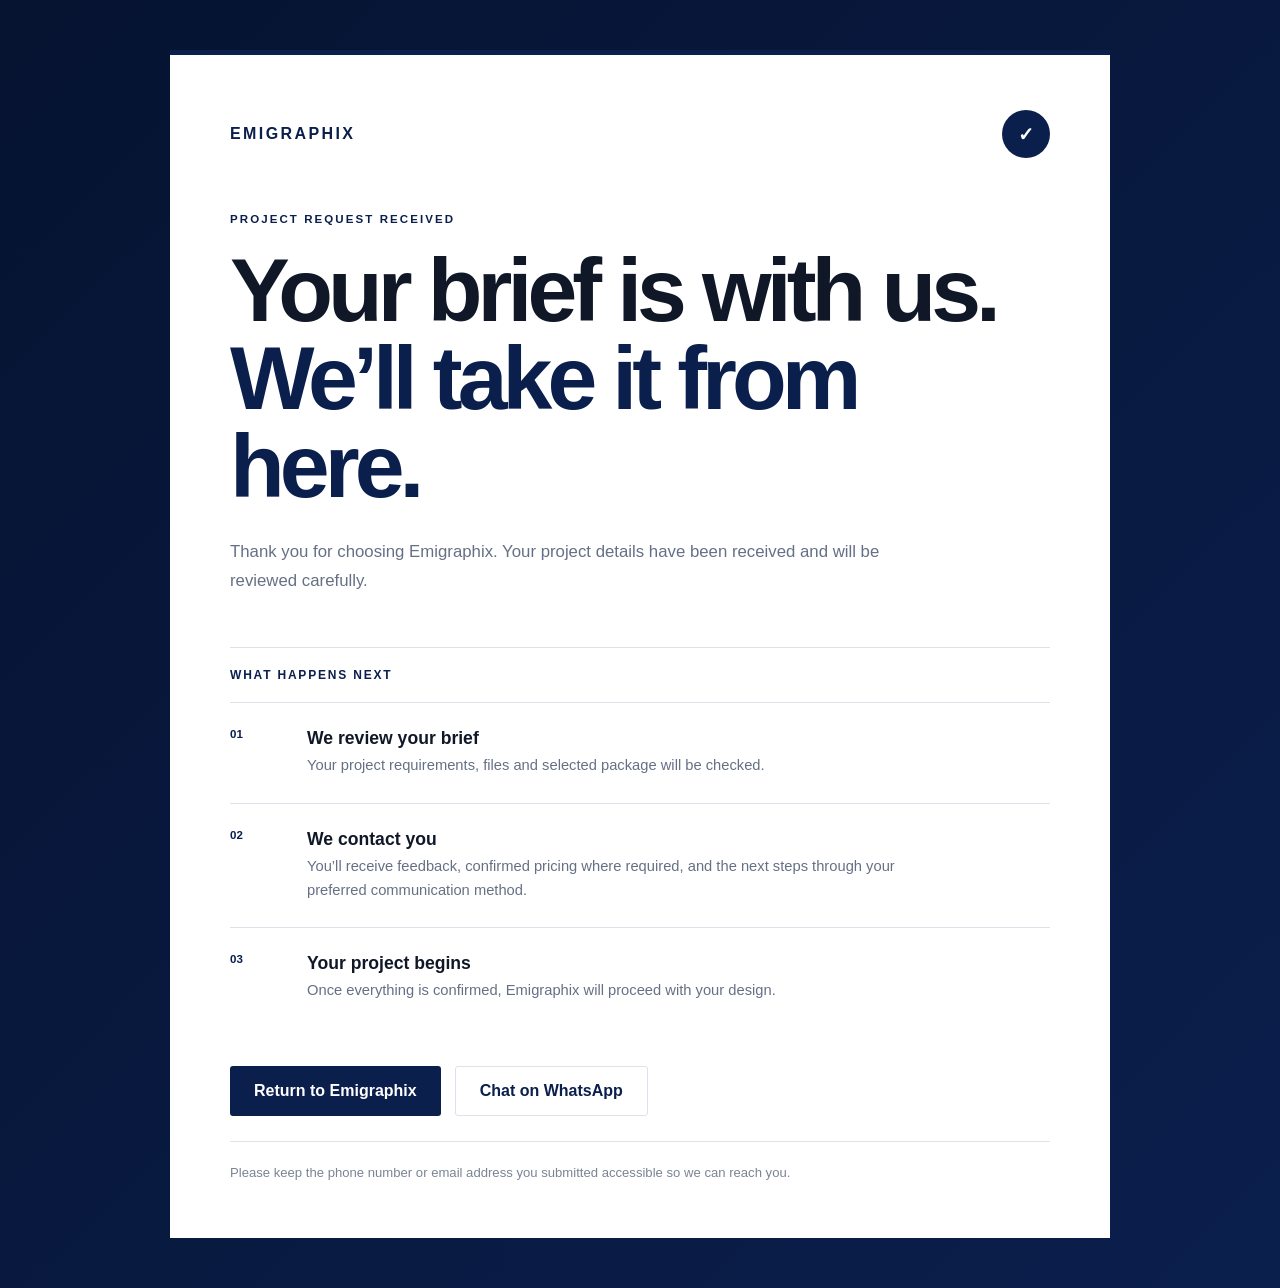
==== review.html @ 76fdce93 "Initial Emigraphix website" ====
<!DOCTYPE html>
<html lang="en">
<head>
    <meta charset="UTF-8">
    <meta name="viewport" content="width=device-width, initial-scale=1.0">

    <title>Request Received | Emigraphix</title>

    <style>
        * {
            margin: 0;
            padding: 0;
            box-sizing: border-box;
        }

        body {
            font-family: Arial, Helvetica, sans-serif;
            background: #061331;
            color: #101828;
        }

        a {
            text-decoration: none;
        }

        .confirmation-page {
            min-height: 100vh;
            display: flex;
            align-items: center;
            justify-content: center;
            padding: 50px 20px;
            background: linear-gradient(
                135deg,
                #061331 0%,
                #0b1f4d 100%
            );
        }

        .confirmation-card {
            width: min(940px, 100%);
            background: #ffffff;
            padding: 55px 60px;
            border-top: 5px solid #0b1f4d;
        }

        .confirmation-top {
            display: flex;
            justify-content: space-between;
            align-items: center;
            margin-bottom: 55px;
        }

        .confirmation-brand {
            font-size: 1rem;
            font-weight: 900;
            letter-spacing: 0.15em;
            color: #0b1f4d;
        }

        .success-mark {
            width: 48px;
            height: 48px;
            border-radius: 50%;
            background: #0b1f4d;
            color: white;
            display: flex;
            align-items: center;
            justify-content: center;
            font-size: 1.2rem;
            font-weight: bold;
        }

        .eyebrow {
            font-size: 0.72rem;
            font-weight: 800;
            letter-spacing: 0.18em;
            color: #0b1f4d;
            margin-bottom: 22px;
        }

        h1 {
            max-width: 780px;
            font-size: clamp(3rem, 7vw, 5.8rem);
            line-height: 0.98;
            letter-spacing: -0.055em;
        }

        h1 span {
            display: block;
            color: #0b1f4d;
        }

        .intro {
            max-width: 650px;
            margin-top: 28px;
            color: #667085;
            font-size: 1.05rem;
            line-height: 1.7;
        }

        .next-steps {
            margin-top: 52px;
            border-top: 1px solid #dde2ea;
        }

        .next-title {
            padding: 20px 0;
            font-size: 0.75rem;
            font-weight: 800;
            letter-spacing: 0.15em;
            color: #0b1f4d;
        }

        .next-step {
            display: grid;
            grid-template-columns: 55px 1fr;
            gap: 22px;
            padding: 25px 0;
            border-top: 1px solid #dde2ea;
        }

        .next-step > span {
            color: #0b1f4d;
            font-size: 0.72rem;
            font-weight: 800;
        }

        .next-step h3 {
            margin-bottom: 5px;
            font-size: 1.1rem;
        }

        .next-step p {
            max-width: 600px;
            color: #667085;
            font-size: 0.92rem;
            line-height: 1.6;
        }

        .actions {
            display: flex;
            flex-wrap: wrap;
            gap: 14px;
            margin-top: 38px;
        }

        .button {
            min-height: 50px;
            padding: 0 24px;
            display: inline-flex;
            align-items: center;
            justify-content: center;
            font-weight: 700;
            border-radius: 3px;
        }

        .primary {
            background: #0b1f4d;
            color: white;
        }

        .secondary {
            border: 1px solid #dde2ea;
            color: #0b1f4d;
            background: white;
        }

        .note {
            margin-top: 25px;
            padding-top: 20px;
            border-top: 1px solid #dde2ea;
            color: #7a8494;
            font-size: 0.82rem;
            line-height: 1.6;
        }

        @media (max-width: 650px) {
            .confirmation-page {
                padding: 20px 14px;
            }

            .confirmation-card {
                padding: 32px 23px;
            }

            .confirmation-top {
                margin-bottom: 40px;
            }

            h1 {
                font-size: 3.1rem;
            }

            .next-step {
                grid-template-columns: 38px 1fr;
            }

            .actions {
                flex-direction: column;
            }

            .button {
                width: 100%;
            }
        }
    </style>
</head>

<body>

    <main class="confirmation-page">

        <section class="confirmation-card">

            <div class="confirmation-top">

                <a href="index.html" class="confirmation-brand">
                    EMIGRAPHIX
                </a>

                <div class="success-mark">
                    ✓
                </div>

            </div>


            <p class="eyebrow">
                PROJECT REQUEST RECEIVED
            </p>


            <h1>
                Your brief is with us.
                <span>We’ll take it from here.</span>
            </h1>


            <p class="intro">
                Thank you for choosing Emigraphix. Your project details
                have been received and will be reviewed carefully.
            </p>


            <div class="next-steps">

                <p class="next-title">
                    WHAT HAPPENS NEXT
                </p>


                <div class="next-step">

                    <span>01</span>

                    <div>
                        <h3>We review your brief</h3>

                        <p>
                            Your project requirements, files and selected
                            package will be checked.
                        </p>
                    </div>

                </div>


                <div class="next-step">

                    <span>02</span>

                    <div>
                        <h3>We contact you</h3>

                        <p>
                            You’ll receive feedback, confirmed pricing where
                            required, and the next steps through your preferred
                            communication method.
                        </p>
                    </div>

                </div>


                <div class="next-step">

                    <span>03</span>

                    <div>
                        <h3>Your project begins</h3>

                        <p>
                            Once everything is confirmed, Emigraphix will
                            proceed with your design.
                        </p>
                    </div>

                </div>

            </div>


            <div class="actions">

                <a href="index.html" class="button primary">
                    Return to Emigraphix
                </a>

                <a
                    href="https://wa.me/233550585227"
                    target="_blank"
                    class="button secondary"
                >
                    Chat on WhatsApp
                </a>

            </div>


            <p class="note">
                Please keep the phone number or email address you submitted
                accessible so we can reach you.
            </p>

        </section>

    </main>

</body>
</html>
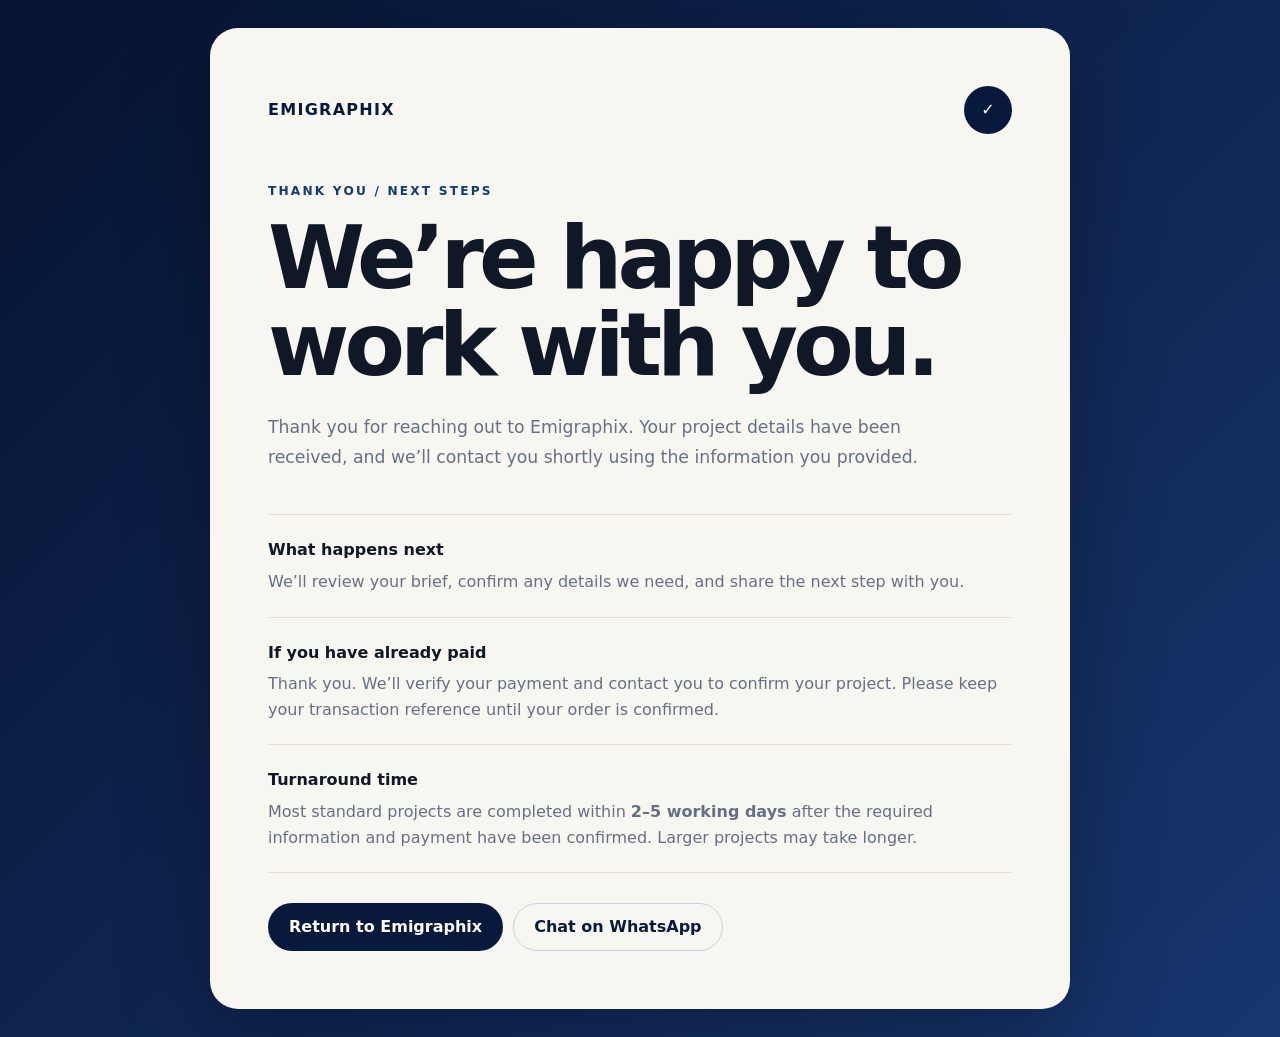
==== commit 1ceb39db: "Finalize Emigraphix launch site" ====
--- a/review.html
+++ b/review.html
@@ -1,330 +1 @@
-<!DOCTYPE html>
-<html lang="en">
-<head>
-    <meta charset="UTF-8">
-    <meta name="viewport" content="width=device-width, initial-scale=1.0">
-
-    <title>Request Received | Emigraphix</title>
-
-    <style>
-        * {
-            margin: 0;
-            padding: 0;
-            box-sizing: border-box;
-        }
-
-        body {
-            font-family: Arial, Helvetica, sans-serif;
-            background: #061331;
-            color: #101828;
-        }
-
-        a {
-            text-decoration: none;
-        }
-
-        .confirmation-page {
-            min-height: 100vh;
-            display: flex;
-            align-items: center;
-            justify-content: center;
-            padding: 50px 20px;
-            background: linear-gradient(
-                135deg,
-                #061331 0%,
-                #0b1f4d 100%
-            );
-        }
-
-        .confirmation-card {
-            width: min(940px, 100%);
-            background: #ffffff;
-            padding: 55px 60px;
-            border-top: 5px solid #0b1f4d;
-        }
-
-        .confirmation-top {
-            display: flex;
-            justify-content: space-between;
-            align-items: center;
-            margin-bottom: 55px;
-        }
-
-        .confirmation-brand {
-            font-size: 1rem;
-            font-weight: 900;
-            letter-spacing: 0.15em;
-            color: #0b1f4d;
-        }
-
-        .success-mark {
-            width: 48px;
-            height: 48px;
-            border-radius: 50%;
-            background: #0b1f4d;
-            color: white;
-            display: flex;
-            align-items: center;
-            justify-content: center;
-            font-size: 1.2rem;
-            font-weight: bold;
-        }
-
-        .eyebrow {
-            font-size: 0.72rem;
-            font-weight: 800;
-            letter-spacing: 0.18em;
-            color: #0b1f4d;
-            margin-bottom: 22px;
-        }
-
-        h1 {
-            max-width: 780px;
-            font-size: clamp(3rem, 7vw, 5.8rem);
-            line-height: 0.98;
-            letter-spacing: -0.055em;
-        }
-
-        h1 span {
-            display: block;
-            color: #0b1f4d;
-        }
-
-        .intro {
-            max-width: 650px;
-            margin-top: 28px;
-            color: #667085;
-            font-size: 1.05rem;
-            line-height: 1.7;
-        }
-
-        .next-steps {
-            margin-top: 52px;
-            border-top: 1px solid #dde2ea;
-        }
-
-        .next-title {
-            padding: 20px 0;
-            font-size: 0.75rem;
-            font-weight: 800;
-            letter-spacing: 0.15em;
-            color: #0b1f4d;
-        }
-
-        .next-step {
-            display: grid;
-            grid-template-columns: 55px 1fr;
-            gap: 22px;
-            padding: 25px 0;
-            border-top: 1px solid #dde2ea;
-        }
-
-        .next-step > span {
-            color: #0b1f4d;
-            font-size: 0.72rem;
-            font-weight: 800;
-        }
-
-        .next-step h3 {
-            margin-bottom: 5px;
-            font-size: 1.1rem;
-        }
-
-        .next-step p {
-            max-width: 600px;
-            color: #667085;
-            font-size: 0.92rem;
-            line-height: 1.6;
-        }
-
-        .actions {
-            display: flex;
-            flex-wrap: wrap;
-            gap: 14px;
-            margin-top: 38px;
-        }
-
-        .button {
-            min-height: 50px;
-            padding: 0 24px;
-            display: inline-flex;
-            align-items: center;
-            justify-content: center;
-            font-weight: 700;
-            border-radius: 3px;
-        }
-
-        .primary {
-            background: #0b1f4d;
-            color: white;
-        }
-
-        .secondary {
-            border: 1px solid #dde2ea;
-            color: #0b1f4d;
-            background: white;
-        }
-
-        .note {
-            margin-top: 25px;
-            padding-top: 20px;
-            border-top: 1px solid #dde2ea;
-            color: #7a8494;
-            font-size: 0.82rem;
-            line-height: 1.6;
-        }
-
-        @media (max-width: 650px) {
-            .confirmation-page {
-                padding: 20px 14px;
-            }
-
-            .confirmation-card {
-                padding: 32px 23px;
-            }
-
-            .confirmation-top {
-                margin-bottom: 40px;
-            }
-
-            h1 {
-                font-size: 3.1rem;
-            }
-
-            .next-step {
-                grid-template-columns: 38px 1fr;
-            }
-
-            .actions {
-                flex-direction: column;
-            }
-
-            .button {
-                width: 100%;
-            }
-        }
-    </style>
-</head>
-
-<body>
-
-    <main class="confirmation-page">
-
-        <section class="confirmation-card">
-
-            <div class="confirmation-top">
-
-                <a href="index.html" class="confirmation-brand">
-                    EMIGRAPHIX
-                </a>
-
-                <div class="success-mark">
-                    ✓
-                </div>
-
-            </div>
-
-
-            <p class="eyebrow">
-                PROJECT REQUEST RECEIVED
-            </p>
-
-
-            <h1>
-                Your brief is with us.
-                <span>We’ll take it from here.</span>
-            </h1>
-
-
-            <p class="intro">
-                Thank you for choosing Emigraphix. Your project details
-                have been received and will be reviewed carefully.
-            </p>
-
-
-            <div class="next-steps">
-
-                <p class="next-title">
-                    WHAT HAPPENS NEXT
-                </p>
-
-
-                <div class="next-step">
-
-                    <span>01</span>
-
-                    <div>
-                        <h3>We review your brief</h3>
-
-                        <p>
-                            Your project requirements, files and selected
-                            package will be checked.
-                        </p>
-                    </div>
-
-                </div>
-
-
-                <div class="next-step">
-
-                    <span>02</span>
-
-                    <div>
-                        <h3>We contact you</h3>
-
-                        <p>
-                            You’ll receive feedback, confirmed pricing where
-                            required, and the next steps through your preferred
-                            communication method.
-                        </p>
-                    </div>
-
-                </div>
-
-
-                <div class="next-step">
-
-                    <span>03</span>
-
-                    <div>
-                        <h3>Your project begins</h3>
-
-                        <p>
-                            Once everything is confirmed, Emigraphix will
-                            proceed with your design.
-                        </p>
-                    </div>
-
-                </div>
-
-            </div>
-
-
-            <div class="actions">
-
-                <a href="index.html" class="button primary">
-                    Return to Emigraphix
-                </a>
-
-                <a
-                    href="https://wa.me/233550585227"
-                    target="_blank"
-                    class="button secondary"
-                >
-                    Chat on WhatsApp
-                </a>
-
-            </div>
-
-
-            <p class="note">
-                Please keep the phone number or email address you submitted
-                accessible so we can reach you.
-            </p>
-
-        </section>
-
-    </main>
-
-</body>
-</html>+<!doctype html><html lang="en"><head><meta charset="utf-8"><meta name="viewport" content="width=device-width,initial-scale=1"><title>Thank You | Emigraphix</title><meta name="robots" content="noindex,follow"><link rel="stylesheet" href="style.css"></head><body><main class="confirmation-page" style="min-height:100vh;display:grid;place-items:center;padding:28px 14px;background:linear-gradient(135deg,#061331,#17366f)"><section style="width:min(860px,100%);background:var(--paper);padding:clamp(28px,6vw,58px);border-radius:28px;box-shadow:0 30px 90px rgba(0,0,0,.28)"><div style="display:flex;justify-content:space-between;align-items:center;gap:20px"><a class="brand" style="color:var(--navy)" href="index.html">EMIGRAPHIX</a><div style="width:48px;height:48px;border-radius:50%;display:grid;place-items:center;background:var(--navy);color:#fff;font-weight:900">✓</div></div><div class="eyebrow" style="margin-top:48px">THANK YOU / NEXT STEPS</div><h1 style="font-size:clamp(2.8rem,7vw,5.5rem);line-height:.98;letter-spacing:-.055em;margin:14px 0 24px">We’re happy to work with you.</h1><p style="font-size:1.08rem;line-height:1.75;color:var(--muted);max-width:680px">Thank you for reaching out to Emigraphix. Your project details have been received, and we’ll contact you shortly using the information you provided.</p><div style="display:grid;gap:0;margin-top:42px;border-top:1px solid var(--line)"><div style="padding:22px 0;border-bottom:1px solid var(--line)"><strong>What happens next</strong><p style="color:var(--muted);margin:6px 0 0">We’ll review your brief, confirm any details we need, and share the next step with you.</p></div><div style="padding:22px 0;border-bottom:1px solid var(--line)"><strong>If you have already paid</strong><p style="color:var(--muted);margin:6px 0 0">Thank you. We’ll verify your payment and contact you to confirm your project. Please keep your transaction reference until your order is confirmed.</p></div><div style="padding:22px 0;border-bottom:1px solid var(--line)"><strong>Turnaround time</strong><p style="color:var(--muted);margin:6px 0 0">Most standard projects are completed within <strong>2–5 working days</strong> after the required information and payment have been confirmed. Larger projects may take longer.</p></div></div><div style="display:flex;gap:10px;flex-wrap:wrap;margin-top:30px"><a class="btn btn-primary" href="index.html">Return to Emigraphix</a><a class="btn btn-outline" target="_blank" href="https://wa.me/233550585227?text=Hi%20Emigraphix%2C%20I%20have%20already%20submitted%20my%20project%20request%20and%20I%20have%20a%20question.">Chat on WhatsApp</a></div></section></main></body></html>
--- a/style.css
+++ b/style.css
@@ -0,0 +1,133 @@
+
+:root{
+  --navy:#071a3d;--blue:#123a73;--blue2:#315f9e;--ink:#101828;--muted:#667085;
+  --cream:#f3eee6;--paper:#f8f6f1;--white:#fff;--gold:#c9a66b;--line:#e3ddd3;
+  --radius:22px;--shadow:0 18px 60px rgba(7,26,61,.12);--max:1180px;
+}
+*{box-sizing:border-box} html{scroll-behavior:smooth} body{margin:0;font-family:Inter,ui-sans-serif,system-ui,-apple-system,BlinkMacSystemFont,"Segoe UI",sans-serif;color:var(--ink);background:var(--paper);line-height:1.6} a{text-decoration:none;color:inherit} img{display:block;max-width:100%} button,input,select,textarea{font:inherit}.container{width:min(var(--max),calc(100% - 36px));margin:auto}.section{padding:96px 0}.eyebrow{font-size:.76rem;letter-spacing:.18em;font-weight:800;text-transform:uppercase;color:var(--blue)}.eyebrow.light{color:#bfcbea}.section-head{display:flex;justify-content:space-between;gap:40px;align-items:end;margin-bottom:42px}.section-head h2{margin:.35rem 0 0;font-size:clamp(2rem,4vw,4rem);line-height:1.03;max-width:820px;letter-spacing:-.04em}.section-head p{max-width:500px;color:var(--muted);margin:0}.btn{min-height:48px;padding:0 20px;border-radius:999px;display:inline-flex;align-items:center;justify-content:center;gap:9px;border:1px solid transparent;font-weight:750;cursor:pointer;transition:.25s ease}.btn-primary{background:var(--navy);color:#fff}.btn-primary:hover{transform:translateY(-2px);box-shadow:0 10px 24px rgba(7,26,61,.18)}.btn-light{background:#fff;color:var(--navy)}.btn-outline{border-color:#c9d1de;background:transparent;color:var(--navy)}.btn-whatsapp{background:#183b2c;color:#fff}.site-header{position:sticky;top:0;z-index:50;background:rgba(7,26,61,.94);backdrop-filter:blur(18px);border-bottom:1px solid rgba(255,255,255,.08)}.nav-wrap{min-height:76px;display:flex;align-items:center;gap:24px}.brand{font-weight:900;letter-spacing:.08em;color:#fff}.desktop-nav{margin-left:auto;display:flex;gap:24px;color:#d7def0;font-size:.92rem}.desktop-nav a:hover{color:#fff}.nav-actions{display:flex;gap:9px}.nav-contact{display:inline-flex;align-items:center;min-height:42px;padding:0 16px;border-radius:999px;border:1px solid rgba(255,255,255,.28);color:#fff;font-weight:750;font-size:.9rem}.nav-start{display:inline-flex;align-items:center;min-height:42px;padding:0 16px;border-radius:999px;background:#fff;color:var(--navy);font-weight:800;font-size:.9rem}.mobile-top-contact{display:none;color:#fff;border:1px solid rgba(255,255,255,.30);border-radius:999px;min-height:38px;padding:0 12px;align-items:center;font-weight:800;font-size:.82rem}.menu-btn{display:none;background:none;border:0;color:#fff;font-size:1.3rem}.mobile-menu{display:none;background:var(--navy);border-top:1px solid rgba(255,255,255,.08)}.mobile-menu.open{display:block}.mobile-menu .container{padding:16px 0 24px;display:grid;gap:10px}.mobile-menu a{padding:12px 0;color:#fff}.mobile-contact-row{display:grid;grid-template-columns:1fr 1fr;gap:10px;margin-top:8px}.hero{background:radial-gradient(circle at 82% 18%,rgba(255,255,255,.14),transparent 27%),radial-gradient(circle at 18% 82%,rgba(201,166,107,.15),transparent 26%),linear-gradient(135deg,#061331 0%,#0b1f4d 42%,#17366f 72%,#315f9e 100%);color:#fff;padding:92px 0 84px}.hero-grid{display:grid;grid-template-columns:.9fr 1.1fr;align-items:center;gap:64px}.hero h1{font-size:clamp(3.1rem,7vw,6.8rem);line-height:.93;letter-spacing:-.06em;margin:16px 0 24px;max-width:780px}.hero h1 em{font-style:normal;color:#ead7ab}.hero p{color:#d8e0ef;max-width:660px;font-size:1.08rem}.hero-actions{display:flex;gap:12px;flex-wrap:wrap;margin-top:32px}.hero-proof{display:flex;gap:22px;flex-wrap:wrap;margin-top:32px;color:#bfc9dc;font-size:.9rem}.hero-visual{position:relative}.hero-visual img{width:100%;height:auto;min-height:0;max-height:none;object-fit:contain;border-radius:28px;box-shadow:0 28px 80px rgba(0,0,0,.32);background:#fff}.hero-badge{position:absolute;left:-22px;bottom:28px;background:rgba(255,255,255,.94);color:var(--navy);border-radius:18px;padding:14px 16px;box-shadow:var(--shadow);max-width:250px}.hero-badge strong{display:block}.choice-grid{display:grid;grid-template-columns:1fr 1fr;gap:22px}.choice-card{padding:32px;border:1px solid var(--line);border-radius:var(--radius);background:#fff;transition:.25s}.choice-card:hover{transform:translateY(-5px);box-shadow:var(--shadow);border-color:#c8d2e2}.choice-card h3{font-size:1.7rem;margin:10px 0}.choice-card p{color:var(--muted)}.choice-card .arrow{margin-top:22px;font-weight:800;color:var(--blue)}.portfolio-grid{display:grid;grid-template-columns:repeat(12,1fr);gap:20px}.project{grid-column:span 4;border-radius:22px;overflow:hidden;background:#fff;border:1px solid var(--line);transition:.25s}.project.large{grid-column:span 8}.project:hover{transform:translateY(-4px);box-shadow:var(--shadow)}.project img{width:100%;height:auto;aspect-ratio:auto;object-fit:contain;display:block;background:#fff}.project.large img{height:auto;aspect-ratio:auto;object-fit:contain}.project{align-self:start}.project-info{padding:18px}.project-info h3{margin:0 0 4px}.project-info p{margin:0;color:var(--muted);font-size:.9rem}.dark-section{background:linear-gradient(145deg,#0b1f4d,#061331);color:#fff}.dark-section .section-head p{color:#c2cadb}.service-grid{display:grid;grid-template-columns:repeat(3,1fr);gap:16px}.service-card{padding:28px;border-radius:20px;border:1px solid rgba(255,255,255,.14);background:rgba(255,255,255,.04);transition:.25s}.service-card:hover{background:rgba(255,255,255,.075);transform:translateY(-3px)}.service-card h3{margin:10px 0 8px}.service-card p{color:#c6cede;margin:0}.service-number{font-size:.78rem;color:#9fb0cf;font-weight:800}.health-feature{display:grid;grid-template-columns:1.1fr .9fr;gap:44px;align-items:center}.health-copy h2{font-size:clamp(2.4rem,5vw,5.2rem);line-height:.98;letter-spacing:-.05em;margin:14px 0 22px}.health-copy p{color:var(--muted);font-size:1.04rem}.health-panel{background:var(--cream);border-radius:28px;padding:32px;border:1px solid #e7dfd3}.health-panel .mini{padding:18px 0;border-bottom:1px solid #dfd5c7}.health-panel .mini:last-child{border:0}.health-panel strong{display:block;margin-bottom:4px}.pricing-grid{display:grid;grid-template-columns:repeat(3,1fr);gap:18px}.price-card{position:relative;min-height:520px;perspective:1200px}.price-inner{position:relative;width:100%;height:100%;min-height:520px;transition:transform .6s;transform-style:preserve-3d}.price-card.flipped .price-inner{transform:rotateY(180deg)}.price-face{position:absolute;inset:0;border:1px solid var(--line);border-radius:22px;padding:28px;background:#fff;backface-visibility:hidden;display:flex;flex-direction:column;box-shadow:0 10px 30px rgba(7,26,61,.05)}.price-back{transform:rotateY(180deg);background:var(--navy);color:#fff}.price-card.featured .price-front{border-color:#7d94b7;box-shadow:0 18px 42px rgba(7,26,61,.12)}.price-kicker{font-size:.74rem;text-transform:uppercase;letter-spacing:.14em;color:var(--blue);font-weight:850}.price-back .price-kicker{color:#b9c7dd}.price-face h3{font-size:1.45rem;margin:10px 0}.price{font-size:2rem;font-weight:900;letter-spacing:-.03em;margin:3px 0 12px}.price-face p{color:var(--muted)}.price-back p{color:#d4dceb}.price-face ul{padding-left:18px;margin:10px 0 18px}.price-face li{margin:7px 0} .price-actions{margin-top:auto;display:grid;grid-template-columns:1fr 1fr;gap:9px;align-items:stretch}
+.price-actions .btn,.price-actions .package-chat{width:100%;min-height:44px;justify-content:center;text-align:center;padding:0 12px;border-radius:999px}
+.price-actions .package-chat{border:1px solid rgba(255,255,255,.28);color:#fff}
+.price-actions .flip-btn{grid-column:1/-1;justify-self:start;margin-top:4px;padding:8px 2px;min-height:36px}.flip-btn{background:none;border:0;padding:0;color:var(--blue);font-weight:850;cursor:pointer;text-align:left}.price-back .flip-btn{color:#fff}.reviews{display:grid;grid-template-columns:repeat(3,1fr);gap:18px}.review{padding:28px;border-radius:20px;background:#fff;border:1px solid var(--line)}.review p{font-size:1.12rem}.review small{color:var(--muted)}.cta-band{background:var(--cream);border:1px solid #e8dfd2;border-radius:28px;padding:40px;display:flex;justify-content:space-between;gap:28px;align-items:center}.cta-band h2{margin:0;font-size:clamp(2rem,4vw,3.8rem);line-height:1}.order-layout{display:grid;grid-template-columns:.72fr 1.28fr;gap:42px;align-items:start}.process{display:grid;gap:14px;margin-top:28px}.process div{display:grid;grid-template-columns:42px 1fr;gap:10px}.process span{font-weight:900;color:var(--blue)}.tally-form-wrap{border-radius:24px;overflow:hidden;background:#fff;box-shadow:var(--shadow);border:1px solid var(--line)}.site-footer{background:#061331;color:#fff;padding:48px 0}.footer-wrap{display:grid;grid-template-columns:1fr auto;gap:20px;align-items:end}.footer-links{display:flex;gap:18px;flex-wrap:wrap;color:#c5cede}.subhero{padding:86px 0;background:linear-gradient(135deg,#071a3d,#244c86);color:#fff}.subhero h1{font-size:clamp(3rem,6vw,6rem);line-height:.95;letter-spacing:-.05em;margin:14px 0}.subhero p{max-width:720px;color:#d8e0ef;font-size:1.08rem}.package-grid{display:grid;grid-template-columns:repeat(2,1fr);gap:20px}.package{padding:30px;border:1px solid var(--line);border-radius:24px;background:#fff}.package h3{font-size:1.55rem;margin:9px 0}.package .value{padding-top:18px;margin-top:18px;border-top:1px solid var(--line);color:var(--blue);font-weight:700}.package ul{padding-left:18px}.package .price{font-size:1.65rem}.blog-grid{display:grid;grid-template-columns:repeat(3,1fr);gap:18px}.article-card{padding:26px;border:1px solid var(--line);border-radius:20px;background:#fff}.article-card span{font-size:.76rem;font-weight:800;color:var(--blue);text-transform:uppercase;letter-spacing:.12em}.article-card h3{font-size:1.35rem}.article-card p{color:var(--muted)}.qr-layout{display:grid;grid-template-columns:1fr .9fr;gap:34px;align-items:start}.tool-card{padding:30px;border:1px solid var(--line);border-radius:24px;background:#fff;box-shadow:0 12px 36px rgba(7,26,61,.06)}.field{display:grid;gap:7px;margin-bottom:16px}.field label{font-weight:750}.field input,.field select,.field textarea{width:100%;padding:13px 14px;border:1px solid #ccd4df;border-radius:12px;background:#fff}.field textarea{min-height:92px;resize:vertical}.qr-preview{display:grid;place-items:center;min-height:300px;border:1px dashed #b9c3d1;border-radius:20px;background:#fbfcfe;padding:22px}.premium-box{margin-top:20px;padding:20px;border-radius:18px;background:var(--cream);border:1px solid #e2d7c6}.premium-box strong{display:block}.sticky-mobile-cta{display:none}
+@media(max-width:980px){.desktop-nav{display:none}.mobile-top-contact{display:inline-flex;margin-left:auto}.menu-btn{display:block;margin-left:0}.hero-grid,.health-feature,.order-layout,.qr-layout{grid-template-columns:1fr}.hero-visual img{min-height:420px}.pricing-grid,.service-grid,.blog-grid{grid-template-columns:repeat(2,1fr)}.portfolio-grid .project,.portfolio-grid .project.large{grid-column:span 6}.section-head{align-items:start;flex-direction:column}.nav-actions{display:none}.package-grid{grid-template-columns:1fr 1fr}}
+@media(max-width:650px){.container{width:min(100% - 24px,var(--max))}.section{padding:68px 0}.site-header .nav-wrap{min-height:66px}.brand{font-size:.92rem}.hero{padding:64px 0 72px}.hero h1{font-size:clamp(3rem,15vw,4.6rem)}.hero-visual img{min-height:330px;border-radius:20px}.hero-badge{left:12px;right:12px;bottom:12px;max-width:none}.hero-proof{gap:12px}.choice-grid,.pricing-grid,.service-grid,.reviews,.blog-grid,.package-grid{grid-template-columns:1fr}.portfolio-grid .project,.portfolio-grid .project.large{grid-column:span 12}.price-card,.price-inner{min-height:575px}.cta-band{align-items:flex-start;flex-direction:column;padding:28px}.footer-wrap{grid-template-columns:1fr}.sticky-mobile-cta{position:fixed;display:grid;grid-template-columns:1fr 1fr;gap:8px;left:10px;right:10px;bottom:10px;z-index:60;padding:8px;background:rgba(7,26,61,.96);border-radius:18px;box-shadow:0 18px 50px rgba(0,0,0,.28)}.sticky-mobile-cta .btn{min-height:44px;padding:0 10px;font-size:.86rem}.site-footer{padding-bottom:105px}}
+@media(prefers-reduced-motion:reduce){*{scroll-behavior:auto!important;transition:none!important}}
+
+/* Hybrid order flow */
+.package-chat{display:inline-flex;align-items:center;min-height:42px;padding:0 4px;color:#cfe6d9;font-weight:800;font-size:.88rem}
+.price-front .package-chat{color:var(--blue)}
+.package-actions{display:flex;gap:12px;align-items:center;flex-wrap:wrap;margin-top:22px}
+.package-actions .package-chat{color:#183b2c}
+.order-paths{display:grid;gap:12px;margin:26px 0 4px}
+.order-path{padding:16px 18px;border:1px solid var(--line);border-radius:16px;background:#fff}
+.order-path strong{display:block;color:var(--navy);margin-bottom:4px}
+.order-path span{display:block;color:var(--muted);font-size:.94rem;line-height:1.5}
+@media(max-width:650px){.price-actions{gap:8px}.price-actions .btn{min-height:42px;padding:0 14px}.package-chat{min-height:38px}.package-actions{align-items:stretch}.package-actions .btn{width:100%}.package-actions .package-chat{justify-content:center}}
+
+
+/* Launch refinements */
+.mobile-menu a.btn-light{background:#fff;color:var(--navy);border-color:#fff}
+.mobile-menu a.btn-light:hover{background:#eef3f8;color:var(--navy)}
+.health-portfolio{display:grid;grid-template-columns:1fr 1fr;gap:20px;align-items:start}
+.health-work{background:#fff;border:1px solid var(--line);border-radius:24px;overflow:hidden;box-shadow:0 12px 34px rgba(7,26,61,.06)}
+.health-work.featured{grid-row:span 2}
+.health-work img{width:100%;height:auto;display:block}
+.health-work-copy{padding:18px 20px}
+.health-work-copy h3{margin:0 0 5px;font-size:1.05rem}
+.health-work-copy p{margin:0;color:var(--muted);font-size:.9rem}
+
+/* Health package flip cards */
+.health-package-grid{display:grid;grid-template-columns:repeat(2,1fr);gap:20px}
+.health-flip{position:relative;min-height:570px;perspective:1300px;cursor:pointer}
+.health-flip-inner{position:relative;width:100%;height:100%;min-height:570px;transition:transform .62s cubic-bezier(.2,.7,.2,1);transform-style:preserve-3d}
+.health-flip.flipped .health-flip-inner{transform:rotateY(180deg)}
+.health-face{position:absolute;inset:0;border-radius:24px;padding:30px;border:1px solid var(--line);background:#fff;backface-visibility:hidden;-webkit-backface-visibility:hidden;display:flex;flex-direction:column;box-shadow:0 10px 32px rgba(7,26,61,.06)}
+.health-back{transform:rotateY(180deg);background:var(--navy);color:#fff;border-color:var(--navy)}
+.health-face h3{font-size:1.65rem;margin:10px 0}
+.health-face p{color:var(--muted);line-height:1.65}
+.health-back p{color:#d5ddec}
+.health-back ul{padding-left:19px;margin:8px 0 16px}
+.health-back li{margin:7px 0;color:#edf2f8}
+.health-value{margin-top:auto;padding-top:18px;border-top:1px solid rgba(255,255,255,.15);color:#dce7f5;font-weight:650}
+.health-front .health-value{border-top:1px solid var(--line);color:var(--blue)}
+.health-flip-hint{margin-top:auto;padding-top:22px;color:var(--blue);font-weight:850}
+.health-back .health-flip-hint{color:#fff}
+ .health-package-actions{display:grid;grid-template-columns:1fr 1fr;gap:10px;margin-top:18px;align-items:stretch}
+.health-package-actions .btn,.health-package-actions .package-chat{width:100%;min-height:44px;justify-content:center;text-align:center;padding:0 12px;border-radius:999px}
+.health-package-actions .package-chat{display:inline-flex;align-items:center;border:1px solid rgba(255,255,255,.28)}
+.health-package-actions .flip-btn{grid-column:1/-1;justify-self:start;padding:8px 2px;min-height:36px;text-decoration:underline;text-underline-offset:3px}
+.health-package-actions .package-chat{color:#d3eadc}
+.health-custom{grid-column:1/-1;background:linear-gradient(135deg,#071a3d,#15386d);color:#fff;border-radius:26px;padding:34px}
+.health-custom p{color:#d6deec;max-width:780px}
+.health-custom-grid{display:grid;grid-template-columns:repeat(2,1fr);gap:8px 26px;color:#e5ebf4;margin:20px 0 26px}
+
+/* Blog/article pages */
+.article-shell{max-width:820px;margin:0 auto}
+.article-meta{color:var(--blue);font-size:.78rem;font-weight:850;letter-spacing:.12em;text-transform:uppercase;margin-bottom:12px}
+.article-shell h1{font-size:clamp(2.7rem,6vw,5rem);line-height:1;letter-spacing:-.05em;margin:0 0 22px}
+.article-deck{font-size:1.15rem;line-height:1.7;color:var(--muted);margin-bottom:38px}
+.article-body{font-size:1.03rem;line-height:1.8;color:#263548}
+.article-body h2{font-size:1.8rem;line-height:1.15;letter-spacing:-.025em;margin:42px 0 14px;color:var(--navy)}
+.article-body h3{font-size:1.2rem;margin:28px 0 8px;color:var(--navy)}
+.article-body p{margin:0 0 18px}
+.article-body ul{padding-left:22px;margin:0 0 20px}
+.article-body li{margin:7px 0}
+.article-note{background:var(--cream);border:1px solid #e1d8ca;border-radius:18px;padding:20px 22px;margin:28px 0}
+.article-sources{margin-top:48px;padding-top:22px;border-top:1px solid var(--line);font-size:.9rem;color:var(--muted)}
+.article-sources a{color:var(--blue);text-decoration:underline;text-underline-offset:3px}
+.article-cta{margin-top:42px;background:var(--navy);color:#fff;border-radius:24px;padding:28px}
+.article-cta p{color:#d5deed}
+.article-cta h2{color:#fff;margin-top:0}
+
+@media(max-width:650px){
+  .health-portfolio,.health-package-grid{grid-template-columns:1fr}
+  .health-work.featured{grid-row:auto}
+  .health-flip,.health-flip-inner{min-height:620px}
+  .health-custom-grid{grid-template-columns:1fr}
+  .article-shell h1{font-size:clamp(2.5rem,12vw,3.8rem)}
+}
+
+/* Launch UX refinements for package cards */
+.price-back{overflow:hidden}
+.price-back h3{margin-bottom:6px}
+.price-back ul{margin:6px 0 12px}
+.price-back li{margin:5px 0}
+.price-back p{font-size:.92rem;line-height:1.45;margin:4px 0 12px}
+.price-back .flip-btn{color:#fff;text-decoration:underline;text-underline-offset:3px}
+.price-card:focus-within{outline:2px solid rgba(49,95,158,.25);outline-offset:4px}
+
+@media(max-width:650px){
+  .price-actions{grid-template-columns:1fr}
+  .price-actions .flip-btn{grid-column:1}
+  .price-face{padding:24px}
+  .price-back p{font-size:.9rem}
+  .hero-visual img{height:auto;min-height:0;max-height:none;object-fit:contain}
+}
+
+@media(max-width:650px){
+  .health-package-actions{grid-template-columns:1fr}
+  .health-package-actions .flip-btn{grid-column:1}
+}
+
+
+/* Social links */
+.footer-socials{
+  display:flex;
+  gap:14px;
+  flex-wrap:wrap;
+  margin-top:10px;
+}
+.footer-socials a{
+  color:#fff;
+  font-weight:750;
+  opacity:.92;
+  border-bottom:1px solid rgba(255,255,255,.28);
+  padding-bottom:2px;
+  transition:.2s ease;
+}
+.footer-socials a:hover{
+  opacity:1;
+  border-bottom-color:#fff;
+}
+@media(max-width:650px){
+  .footer-socials{margin-top:14px}
+}
